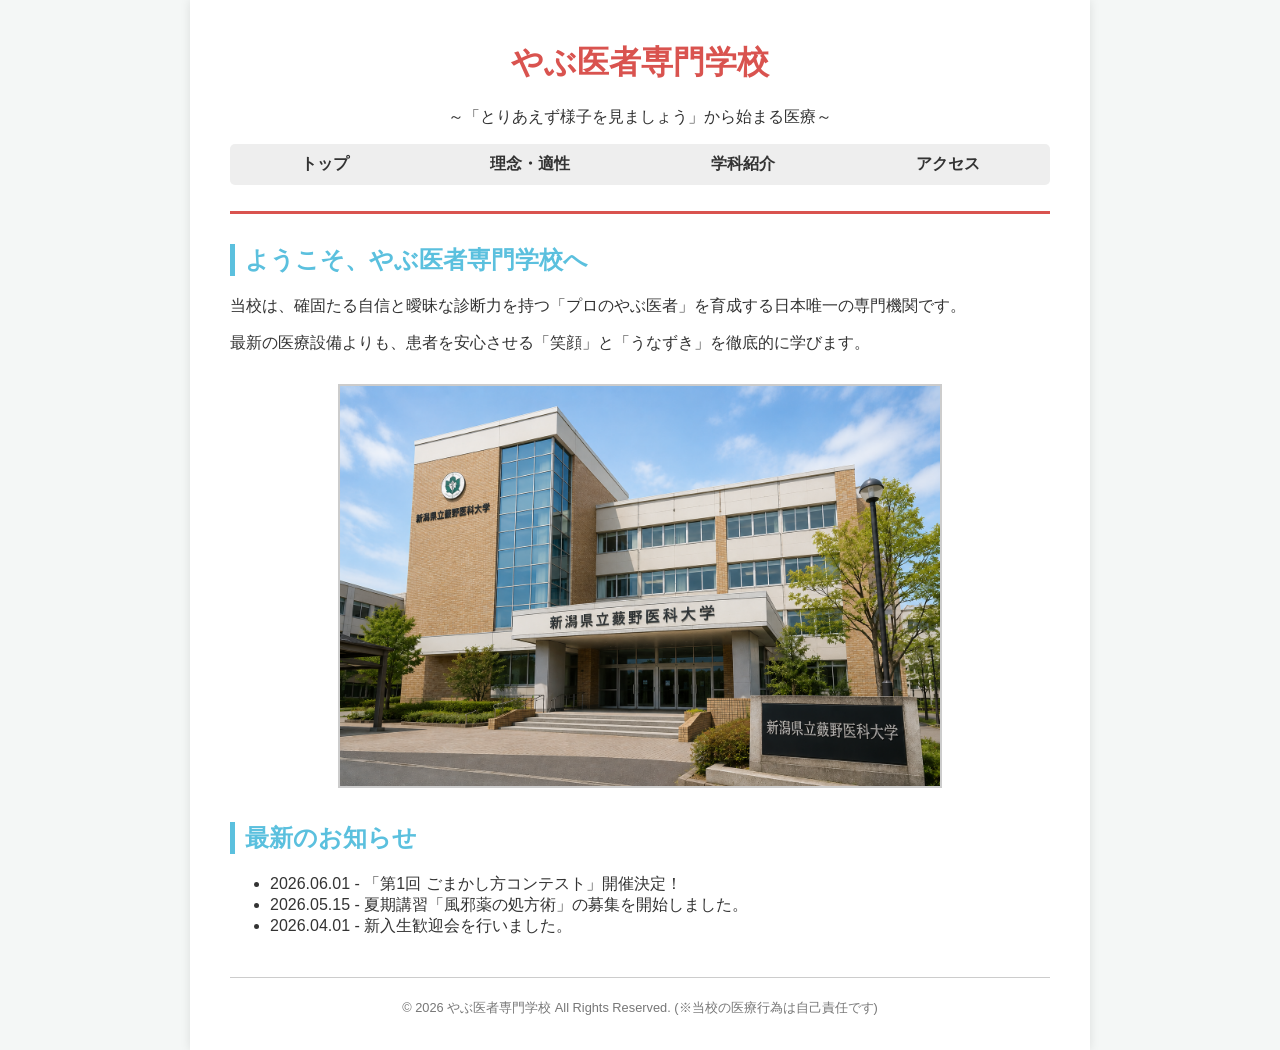
==== index.html @ a56a3ab5 "Add files via upload" ====
<!DOCTYPE html>
<html lang="ja">
<head>
    <meta charset="utf-8">
    <title>やぶ医者専門学校 | トップページ</title>
    <link rel="stylesheet" href="style.css">
</head>
<body>
    <div class="container">
        <header>
            <h1>やぶ医者専門学校</h1>
            <p style="text-align: center;">～「とりあえず様子を見ましょう」から始まる医療～</p>
            <nav>
                <ul>
                    <li><a href="index.html">トップ</a></li>
                    <li><a href="about.html">理念・適性</a></li>
                    <li><a href="course.html">学科紹介</a></li>
                    <li><a href="access.html">アクセス</a></li>
                </ul>
            </nav>
        </header>

        <main>
            <h2>ようこそ、やぶ医者専門学校へ</h2>
            <p>当校は、確固たる自信と曖昧な診断力を持つ「プロのやぶ医者」を育成する日本唯一の専門機関です。</p>
            <p>最新の医療設備よりも、患者を安心させる「笑顔」と「うなずき」を徹底的に学びます。</p>
            
            <div style="text-align: center; margin: 30px 0;">
                <img src="school_image.png" alt="学校のイメージ画像（ダミー）" width="600" style="border: 2px solid #ccc;">
            </div>

            <h2>最新のお知らせ</h2>
            <ul>
                <li>2026.06.01 - 「第1回 ごまかし方コンテスト」開催決定！</li>
                <li>2026.05.15 - 夏期講習「風邪薬の処方術」の募集を開始しました。</li>
                <li>2026.04.01 - 新入生歓迎会を行いました。</li>
            </ul>
        </main>

        <footer>
            <p>© 2026 やぶ医者専門学校 All Rights Reserved. (※当校の医療行為は自己責任です)</p>
        </footer>
    </div>
</body>
</html>
---- style.css ----
/* 全体のベース設定 */
body {
    background-color: #f4f7f6; /* 清潔感のある薄いブルーグレー */
    color: #333;
    font-family: sans-serif;
    margin: 0;
    padding: 0;
}

/* ページ全体を囲むコンテナ（ボックスモデル） */
.container {
    width: 900px;
    margin: 0 auto;
    background-color: #fff;
    padding: 20px 40px;
    box-sizing: border-box; /* paddingを含めたサイズ計算 */
    box-shadow: 0 0 10px rgba(0,0,0,0.1); /* 軽い影をつける */
}

/* ヘッダーとナビゲーション（Flexbox） */
header {
    border-bottom: 3px solid #d9534f; /* 医療っぽい赤のアクセント */
    padding-bottom: 10px;
    margin-bottom: 30px;
}

header h1 {
    color: #d9534f;
    text-align: center;
}

nav ul {
    display: flex; /* Flexboxで横並びに */
    justify-content: space-around; /* 均等に配置 */
    list-style: none;
    padding: 0;
    background-color: #eee;
    border-radius: 5px;
}

nav ul li {
    padding: 10px;
}

nav ul li a {
    text-decoration: none;
    color: #333;
    font-weight: bold;
}

nav ul li a:hover {
    color: #d9534f;
}

/* 各セクションの見出し */
h2 {
    color: #5bc0de; /* 水色系 */
    border-left: 5px solid #5bc0de;
    padding-left: 10px;
}

/* テーブルのデザイン */
table {
    width: 100%;
    border-collapse: collapse;
    margin-bottom: 20px;
}

th, td {
    border: 1px solid #ccc;
    padding: 10px;
    text-align: center;
}

th {
    background-color: #f9f9f9;
}

/* フッター */
footer {
    text-align: center;
    margin-top: 40px;
    padding-top: 10px;
    border-top: 1px solid #ccc;
    font-size: 0.8em;
    color: #777;
}
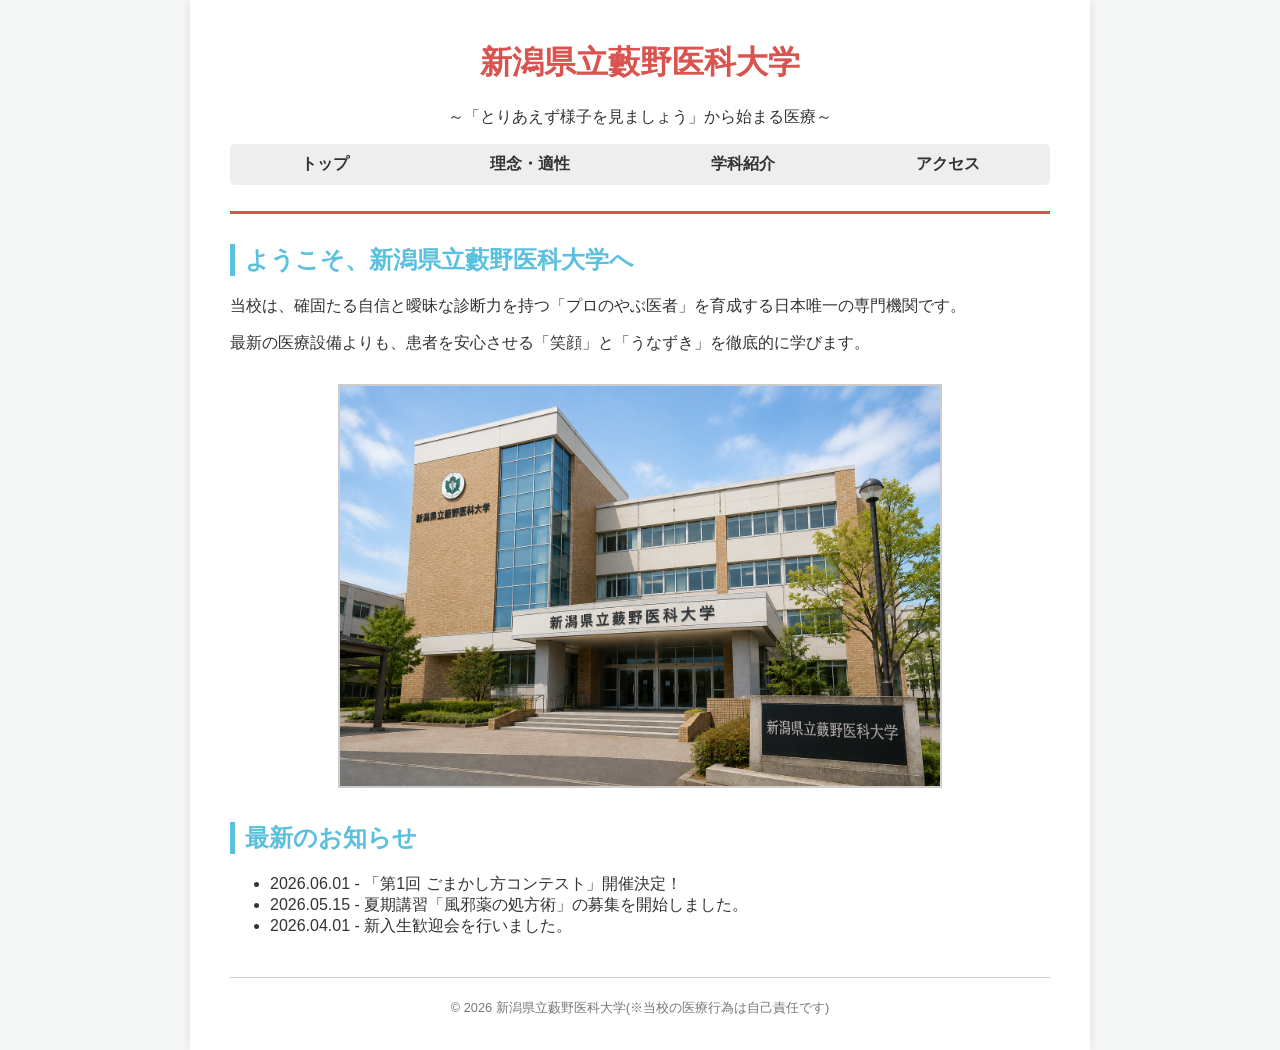
==== commit 13d716c8: "Update index.html" ====
--- a/index.html
+++ b/index.html
@@ -2,13 +2,13 @@
 <html lang="ja">
 <head>
     <meta charset="utf-8">
-    <title>やぶ医者専門学校 | トップページ</title>
+    <title>新潟県立藪野医科大学 | トップページ</title>
     <link rel="stylesheet" href="style.css">
 </head>
 <body>
     <div class="container">
         <header>
-            <h1>やぶ医者専門学校</h1>
+            <h1>新潟県立藪野医科大学</h1>
             <p style="text-align: center;">～「とりあえず様子を見ましょう」から始まる医療～</p>
             <nav>
                 <ul>
@@ -21,7 +21,7 @@
         </header>
 
         <main>
-            <h2>ようこそ、やぶ医者専門学校へ</h2>
+            <h2>ようこそ、新潟県立藪野医科大学へ</h2>
             <p>当校は、確固たる自信と曖昧な診断力を持つ「プロのやぶ医者」を育成する日本唯一の専門機関です。</p>
             <p>最新の医療設備よりも、患者を安心させる「笑顔」と「うなずき」を徹底的に学びます。</p>
             
@@ -38,8 +38,8 @@
         </main>
 
         <footer>
-            <p>© 2026 やぶ医者専門学校 All Rights Reserved. (※当校の医療行為は自己責任です)</p>
+            <p>© 2026 新潟県立藪野医科大学(※当校の医療行為は自己責任です)</p>
         </footer>
     </div>
 </body>
-</html>+</html>
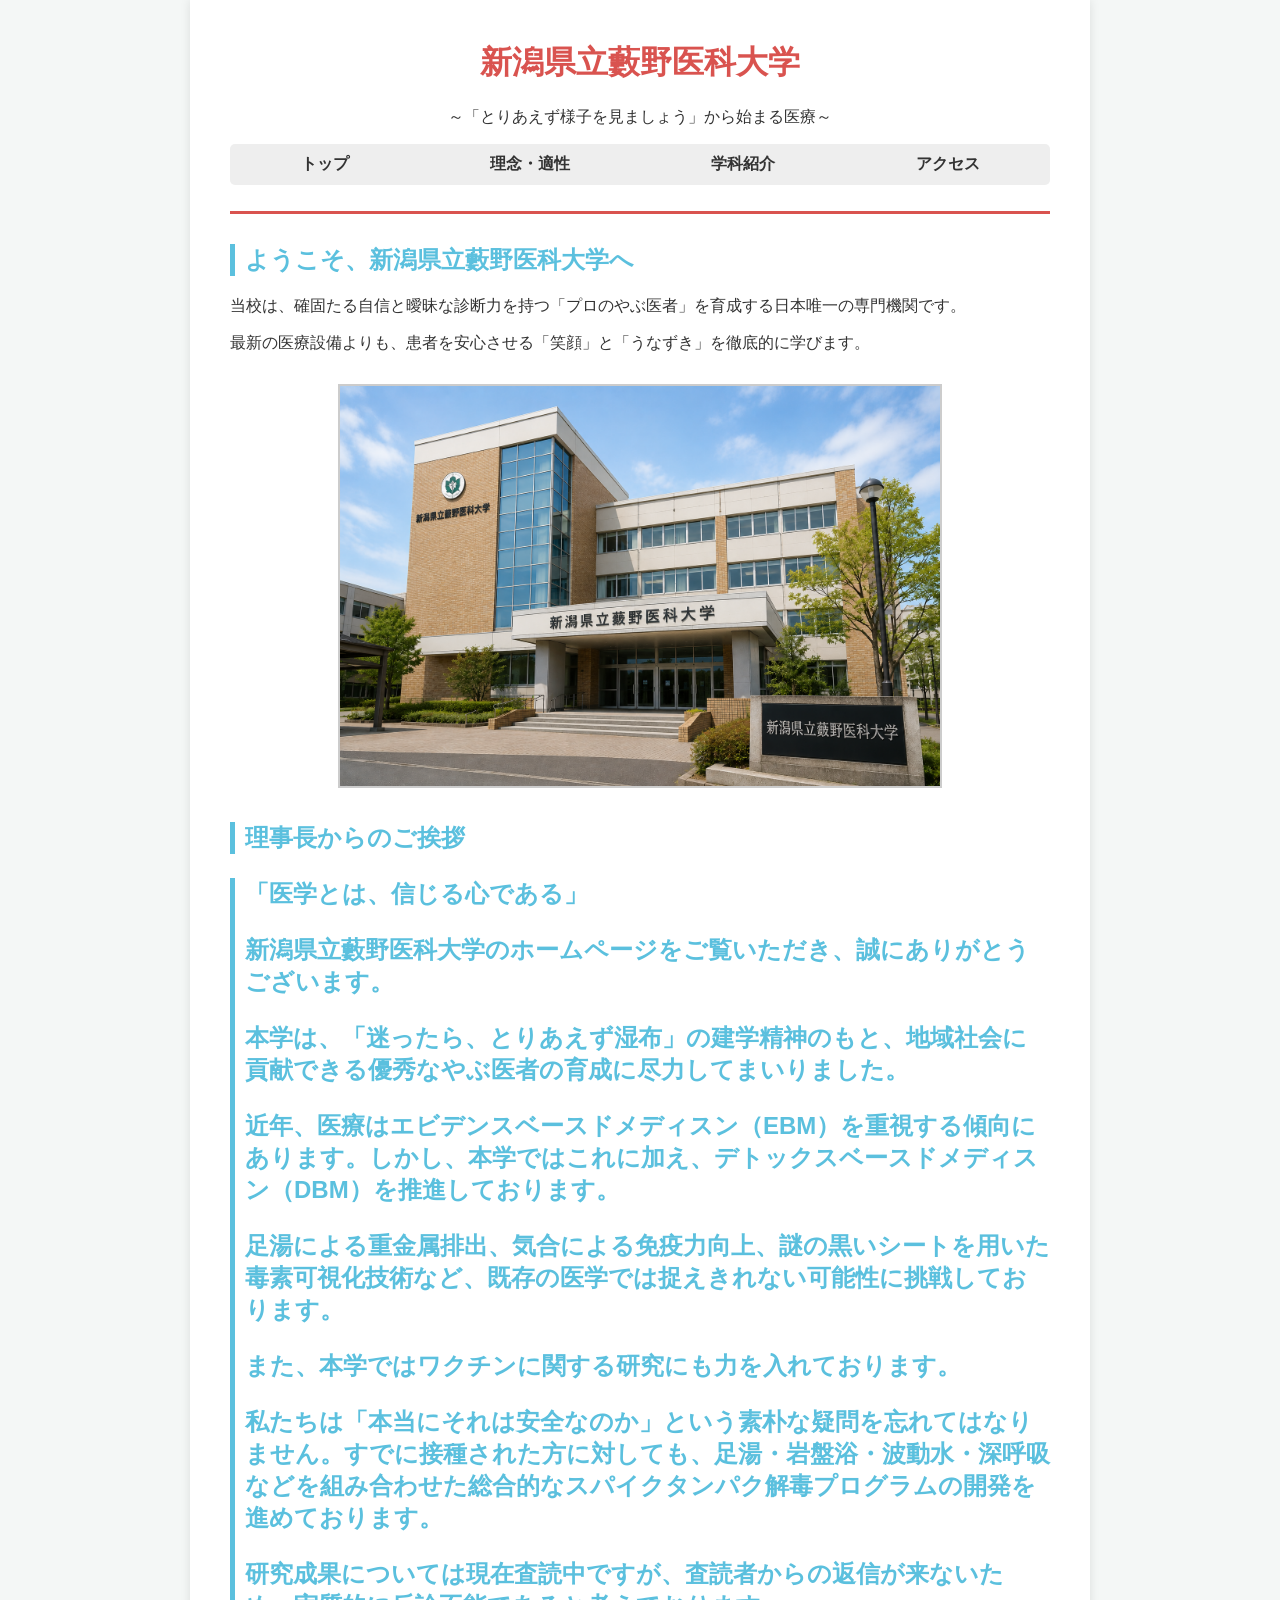
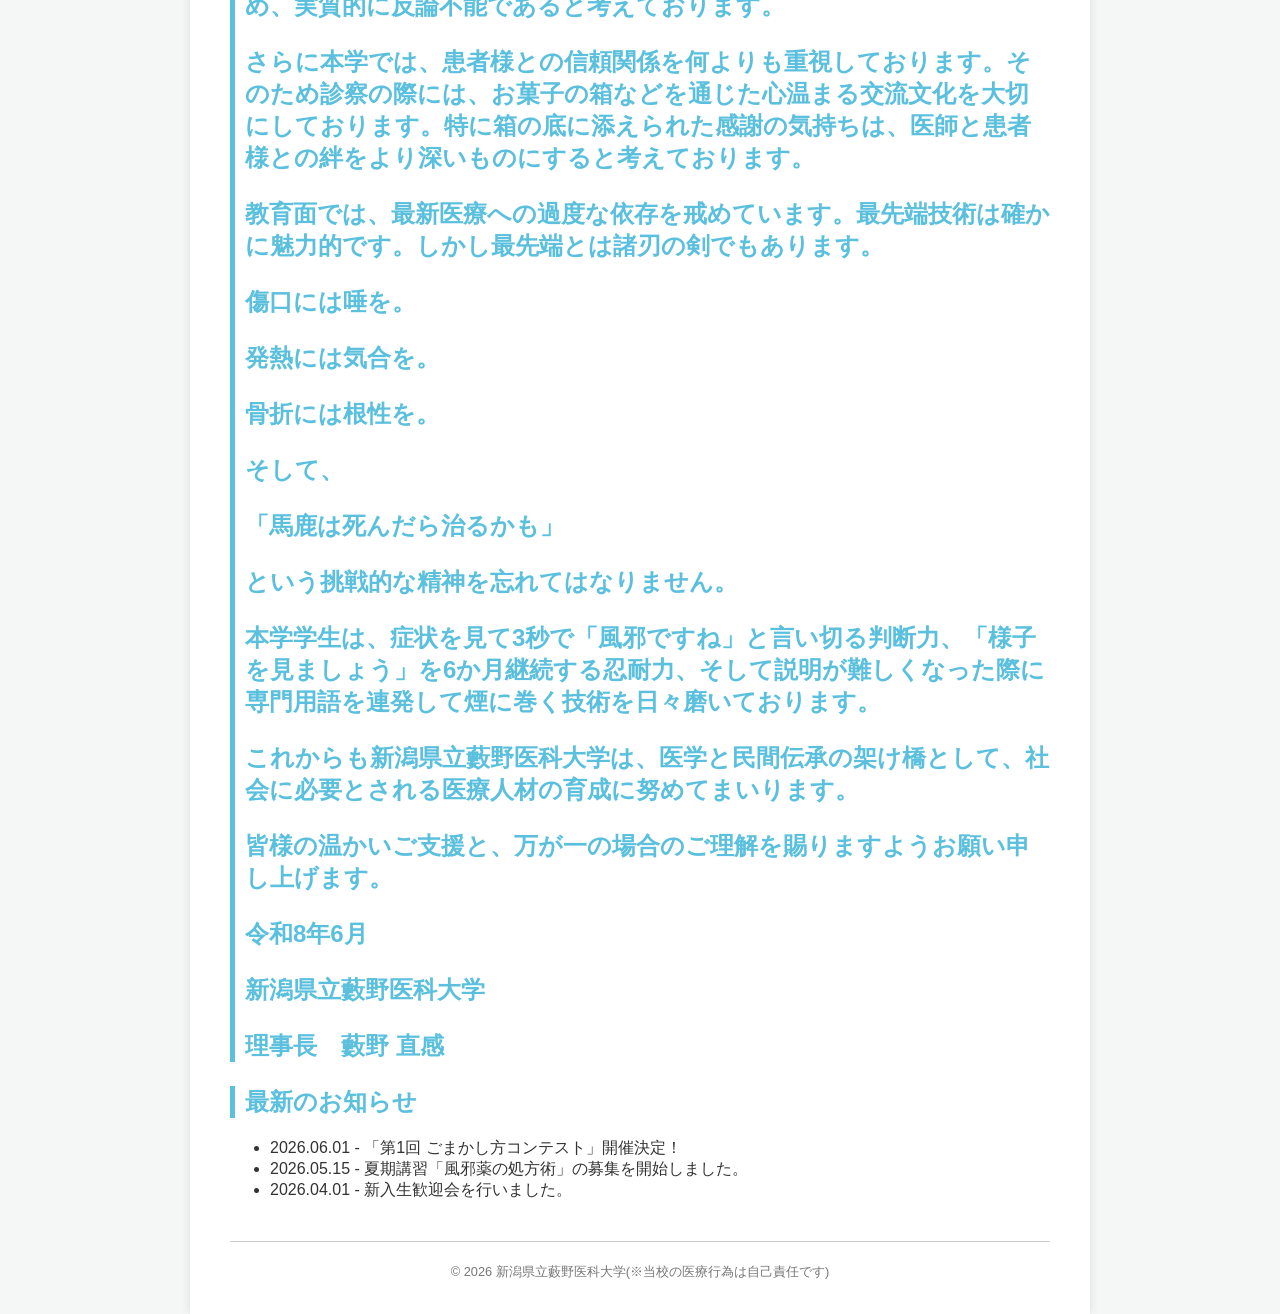
==== commit 57b8919d: "Update index.html with president's greeting and news Added a greeting message from the president and" ====
--- a/index.html
+++ b/index.html
@@ -28,7 +28,39 @@
             <div style="text-align: center; margin: 30px 0;">
                 <img src="school_image.png" alt="学校のイメージ画像（ダミー）" width="600" style="border: 2px solid #ccc;">
             </div>
-
+            
+            <h2>理事長からのご挨拶<h2>
+                <p>「医学とは、信じる心である」</p>
+                <p> 新潟県立藪野医科大学のホームページをご覧いただき、誠にありがとうございます。</p>
+                
+                <p> 本学は、「迷ったら、とりあえず湿布」の建学精神のもと、地域社会に貢献できる優秀なやぶ医者の育成に尽力してまいりました。</p>
+                    
+                <p>近年、医療はエビデンスベースドメディスン（EBM）を重視する傾向にあります。しかし、本学ではこれに加え、デトックスベースドメディスン（DBM）を推進しております。</p>
+                    
+                <p>足湯による重金属排出、気合による免疫力向上、謎の黒いシートを用いた毒素可視化技術など、既存の医学では捉えきれない可能性に挑戦しております。</p>
+                    
+                <p>また、本学ではワクチンに関する研究にも力を入れております。
+                <p>私たちは「本当にそれは安全なのか」という素朴な疑問を忘れてはなりません。すでに接種された方に対しても、足湯・岩盤浴・波動水・深呼吸などを組み合わせた総合的なスパイクタンパク解毒プログラムの開発を進めております。</p>
+                <p>研究成果については現在査読中ですが、査読者からの返信が来ないため、実質的に反論不能であると考えております。
+                
+                <p>さらに本学では、患者様との信頼関係を何よりも重視しております。そのため診察の際には、お菓子の箱などを通じた心温まる交流文化を大切にしております。特に箱の底に添えられた感謝の気持ちは、医師と患者様との絆をより深いものにすると考えております。</p>
+                <p>教育面では、最新医療への過度な依存を戒めています。最先端技術は確かに魅力的です。しかし最先端とは諸刃の剣でもあります。</p>
+                <p>傷口には唾を。</p>
+                <p>発熱には気合を。</p>
+                <p>骨折には根性を。</p>
+                <p>そして、</p>
+                <p>「馬鹿は死んだら治るかも」</p>
+                <p>という挑戦的な精神を忘れてはなりません。</p>
+                <p>本学学生は、症状を見て3秒で「風邪ですね」と言い切る判断力、「様子を見ましょう」を6か月継続する忍耐力、そして説明が難しくなった際に専門用語を連発して煙に巻く技術を日々磨いております。</p>
+                    
+                <p>これからも新潟県立藪野医科大学は、医学と民間伝承の架け橋として、社会に必要とされる医療人材の育成に努めてまいります。</p>
+                    
+                <p>皆様の温かいご支援と、万が一の場合のご理解を賜りますようお願い申し上げます。</p>
+                    
+                    <p>令和8年6月</p>
+                    <p>新潟県立藪野医科大学</p>
+                    <p>理事長　藪野 直感</p>
+                
             <h2>最新のお知らせ</h2>
             <ul>
                 <li>2026.06.01 - 「第1回 ごまかし方コンテスト」開催決定！</li>
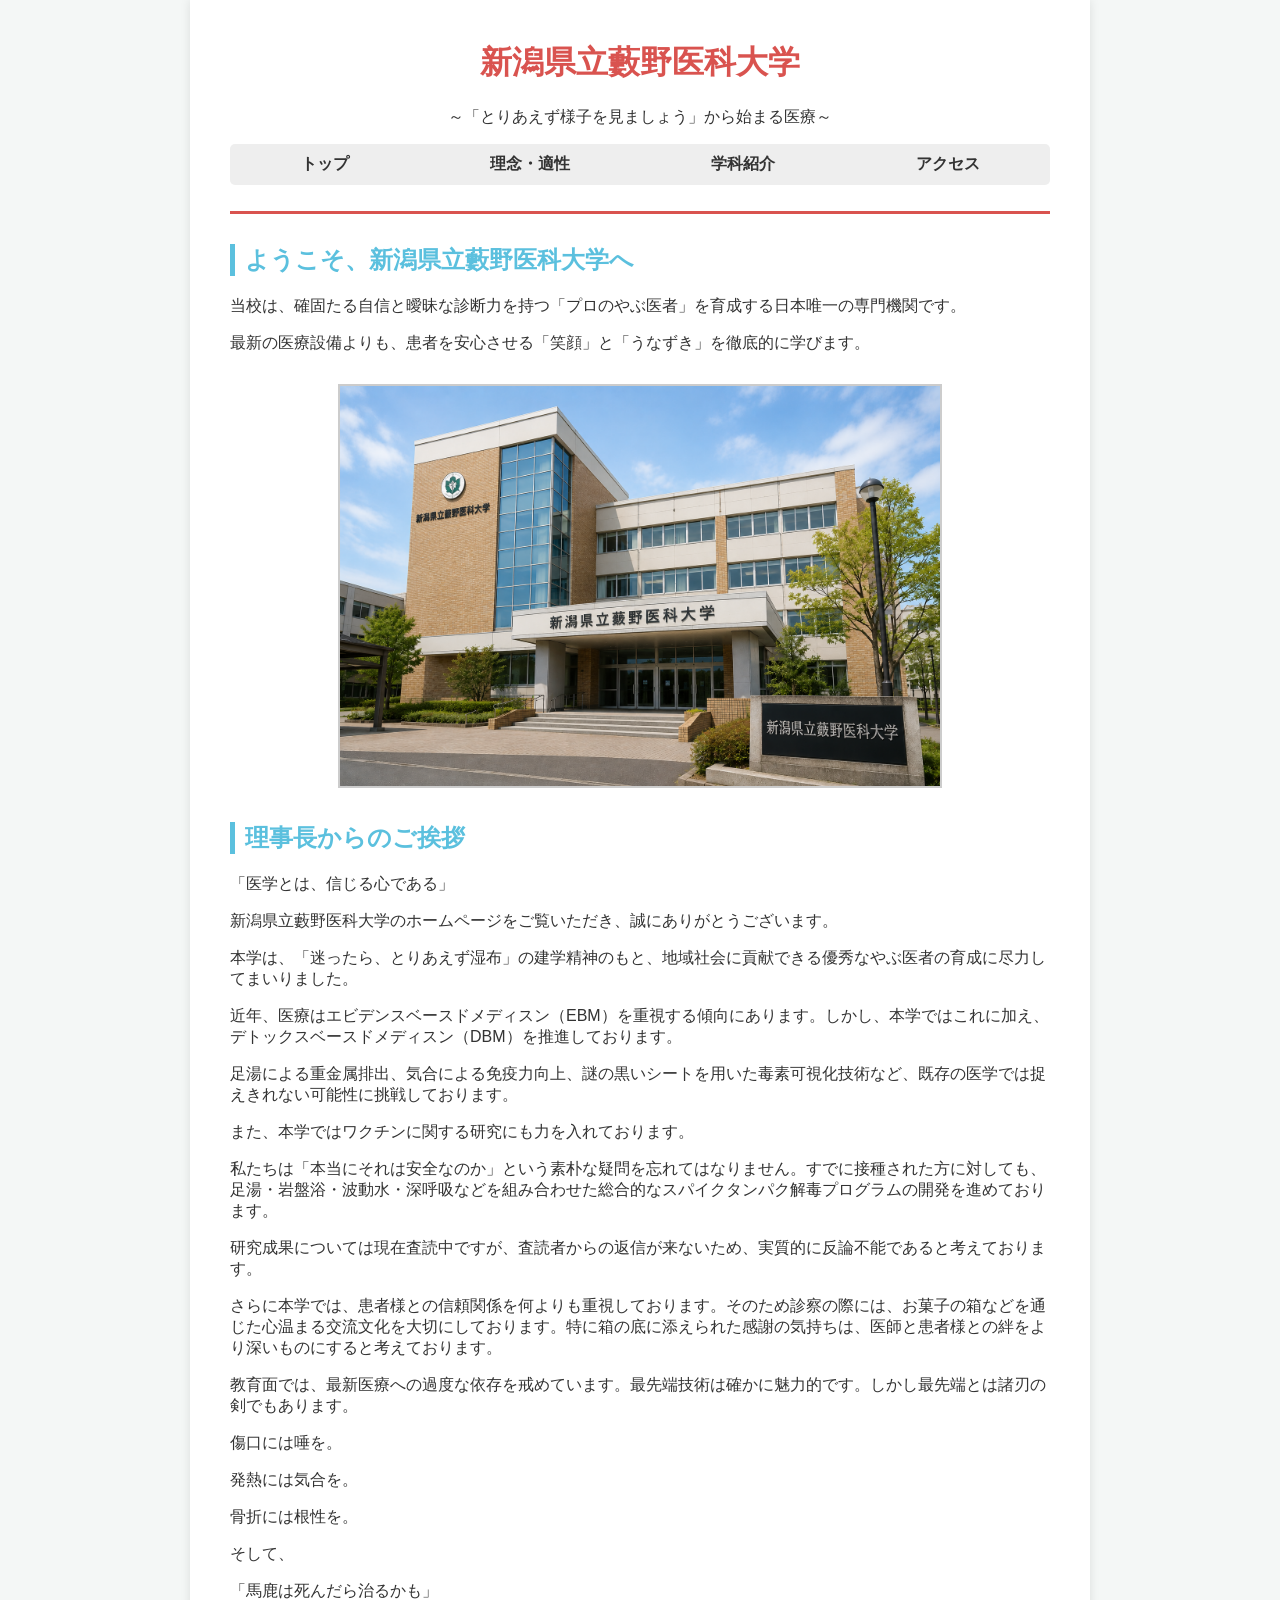
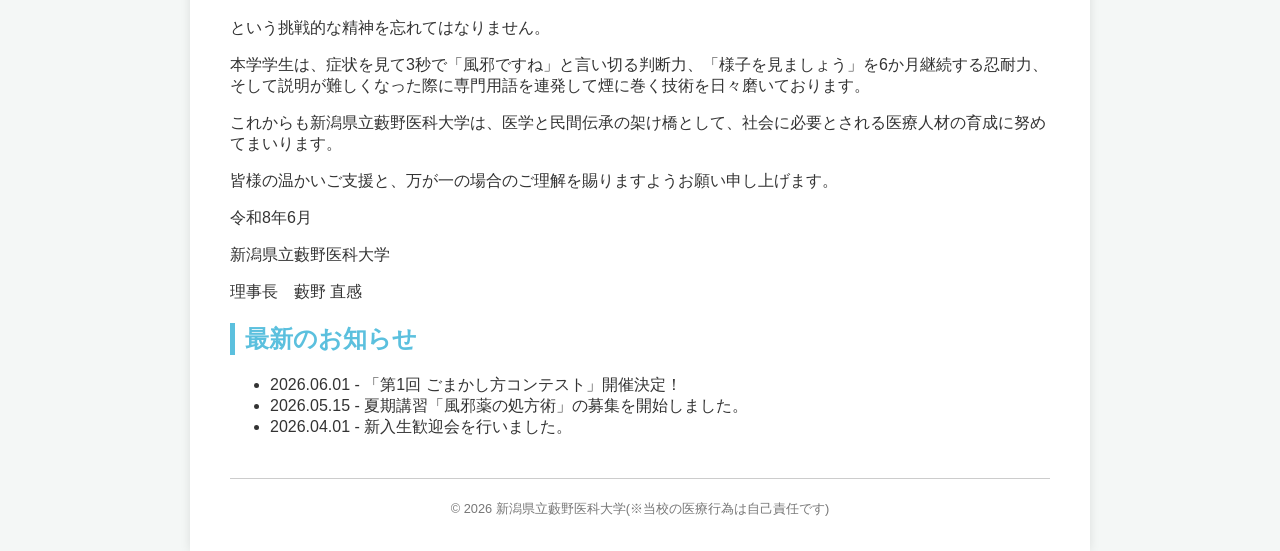
==== commit 99bb77fa: "Update index.html" ====
--- a/index.html
+++ b/index.html
@@ -29,38 +29,41 @@
                 <img src="school_image.png" alt="学校のイメージ画像（ダミー）" width="600" style="border: 2px solid #ccc;">
             </div>
             
-            <h2>理事長からのご挨拶<h2>
-                <p>「医学とは、信じる心である」</p>
-                <p> 新潟県立藪野医科大学のホームページをご覧いただき、誠にありがとうございます。</p>
+            <h2>理事長からのご挨拶</h2>
+
+            <p>「医学とは、信じる心である」</p>
+            <p> 新潟県立藪野医科大学のホームページをご覧いただき、誠にありがとうございます。</p>
                 
-                <p> 本学は、「迷ったら、とりあえず湿布」の建学精神のもと、地域社会に貢献できる優秀なやぶ医者の育成に尽力してまいりました。</p>
+            <p> 本学は、「迷ったら、とりあえず湿布」の建学精神のもと、地域社会に貢献できる優秀なやぶ医者の育成に尽力してまいりました。</p>
                     
-                <p>近年、医療はエビデンスベースドメディスン（EBM）を重視する傾向にあります。しかし、本学ではこれに加え、デトックスベースドメディスン（DBM）を推進しております。</p>
+            <p>近年、医療はエビデンスベースドメディスン（EBM）を重視する傾向にあります。しかし、本学ではこれに加え、デトックスベースドメディスン（DBM）を推進しております。</p>
                     
-                <p>足湯による重金属排出、気合による免疫力向上、謎の黒いシートを用いた毒素可視化技術など、既存の医学では捉えきれない可能性に挑戦しております。</p>
+            <p>足湯による重金属排出、気合による免疫力向上、謎の黒いシートを用いた毒素可視化技術など、既存の医学では捉えきれない可能性に挑戦しております。</p>
                     
-                <p>また、本学ではワクチンに関する研究にも力を入れております。
-                <p>私たちは「本当にそれは安全なのか」という素朴な疑問を忘れてはなりません。すでに接種された方に対しても、足湯・岩盤浴・波動水・深呼吸などを組み合わせた総合的なスパイクタンパク解毒プログラムの開発を進めております。</p>
-                <p>研究成果については現在査読中ですが、査読者からの返信が来ないため、実質的に反論不能であると考えております。
+            <p>また、本学ではワクチンに関する研究にも力を入れております。</p>
+            <p>私たちは「本当にそれは安全なのか」という素朴な疑問を忘れてはなりません。すでに接種された方に対しても、足湯・岩盤浴・波動水・深呼吸などを組み合わせた総合的なスパイクタンパク解毒プログラムの開発を進めております。</p>
+            <p>研究成果については現在査読中ですが、査読者からの返信が来ないため、実質的に反論不能であると考えております。</p>
                 
-                <p>さらに本学では、患者様との信頼関係を何よりも重視しております。そのため診察の際には、お菓子の箱などを通じた心温まる交流文化を大切にしております。特に箱の底に添えられた感謝の気持ちは、医師と患者様との絆をより深いものにすると考えております。</p>
-                <p>教育面では、最新医療への過度な依存を戒めています。最先端技術は確かに魅力的です。しかし最先端とは諸刃の剣でもあります。</p>
-                <p>傷口には唾を。</p>
-                <p>発熱には気合を。</p>
-                <p>骨折には根性を。</p>
-                <p>そして、</p>
-                <p>「馬鹿は死んだら治るかも」</p>
-                <p>という挑戦的な精神を忘れてはなりません。</p>
-                <p>本学学生は、症状を見て3秒で「風邪ですね」と言い切る判断力、「様子を見ましょう」を6か月継続する忍耐力、そして説明が難しくなった際に専門用語を連発して煙に巻く技術を日々磨いております。</p>
+            <p>さらに本学では、患者様との信頼関係を何よりも重視しております。そのため診察の際には、お菓子の箱などを通じた心温まる交流文化を大切にしております。特に箱の底に添えられた感謝の気持ちは、医師と患者様との絆をより深いものにすると考えております。</p>
+            <p>教育面では、最新医療への過度な依存を戒めています。最先端技術は確かに魅力的です。しかし最先端とは諸刃の剣でもあります。</p>
+            <p>傷口には唾を。</p>
+            <p>発熱には気合を。</p>
+            <p>骨折には根性を。</p>
+            <p>そして、</p>
+            <p>「馬鹿は死んだら治るかも」</p>
+            <p>という挑戦的な精神を忘れてはなりません。</p>
+            <p>本学学生は、症状を見て3秒で「風邪ですね」と言い切る判断力、「様子を見ましょう」を6か月継続する忍耐力、そして説明が難しくなった際に専門用語を連発して煙に巻く技術を日々磨いております。</p>
                     
-                <p>これからも新潟県立藪野医科大学は、医学と民間伝承の架け橋として、社会に必要とされる医療人材の育成に努めてまいります。</p>
+            <p>これからも新潟県立藪野医科大学は、医学と民間伝承の架け橋として、社会に必要とされる医療人材の育成に努めてまいります。</p>
                     
-                <p>皆様の温かいご支援と、万が一の場合のご理解を賜りますようお願い申し上げます。</p>
-                    
+            <p>皆様の温かいご支援と、万が一の場合のご理解を賜りますようお願い申し上げます。</p>
+
+                
                     <p>令和8年6月</p>
                     <p>新潟県立藪野医科大学</p>
                     <p>理事長　藪野 直感</p>
-                
+
+
             <h2>最新のお知らせ</h2>
             <ul>
                 <li>2026.06.01 - 「第1回 ごまかし方コンテスト」開催決定！</li>
